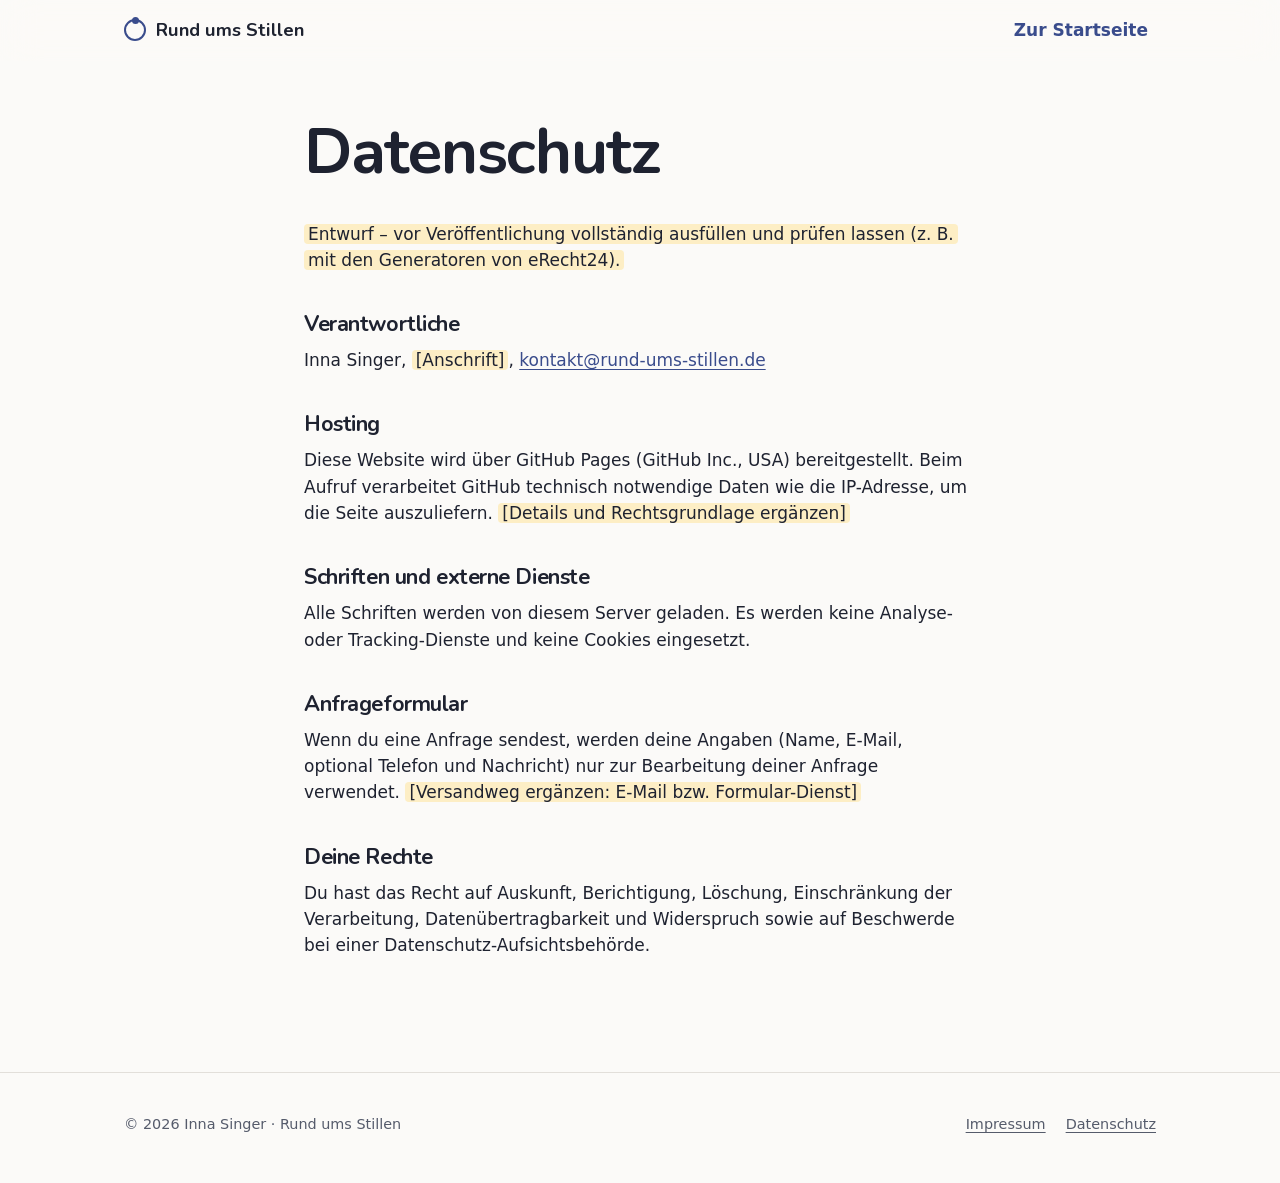
==== datenschutz.html @ 51c3ddaa "Erster Entwurf der Website rund-ums-stillen.de Stillkreis als Leitidee, Hell-/Dunkelmodus, Anfragefo" ====
<!doctype html>
<html lang="de">
<head>
  <meta charset="utf-8">
  <meta name="viewport" content="width=device-width, initial-scale=1">
  <title>Datenschutz – Rund ums Stillen</title>
  <meta name="robots" content="noindex">
  <link rel="icon" href="assets/favicon.svg" type="image/svg+xml">
  <link rel="stylesheet" href="assets/style.css">
</head>
<body>
<header class="site-header">
  <nav class="wrap nav" aria-label="Hauptnavigation">
    <a class="brand" href="index.html"><span class="brand-mark" aria-hidden="true"></span>Rund ums Stillen</a>
    <a class="btn btn-plain" href="index.html">Zur Startseite</a>
  </nav>
</header>
<main class="legal">
  <div class="wrap">
    <h1>Datenschutz</h1>
    <p><span class="ph">Entwurf – vor Veröffentlichung vollständig ausfüllen und prüfen lassen (z. B. mit den Generatoren von eRecht24).</span></p>
    <h2>Verantwortliche</h2>
    <p>Inna Singer, <span class="ph">[Anschrift]</span>, <a href="mailto:kontakt@rund-ums-stillen.de">kontakt@rund-ums-stillen.de</a></p>
    <h2>Hosting</h2>
    <p>Diese Website wird über GitHub Pages (GitHub Inc., USA) bereitgestellt. Beim Aufruf verarbeitet GitHub technisch notwendige Daten wie die IP-Adresse, um die Seite auszuliefern. <span class="ph">[Details und Rechtsgrundlage ergänzen]</span></p>
    <h2>Schriften und externe Dienste</h2>
    <p>Alle Schriften werden von diesem Server geladen. Es werden keine Analyse- oder Tracking-Dienste und keine Cookies eingesetzt.</p>
    <h2>Anfrageformular</h2>
    <p>Wenn du eine Anfrage sendest, werden deine Angaben (Name, E-Mail, optional Telefon und Nachricht) nur zur Bearbeitung deiner Anfrage verwendet. <span class="ph">[Versandweg ergänzen: E-Mail bzw. Formular-Dienst]</span></p>
    <h2>Deine Rechte</h2>
    <p>Du hast das Recht auf Auskunft, Berichtigung, Löschung, Einschränkung der Verarbeitung, Datenübertragbarkeit und Widerspruch sowie auf Beschwerde bei einer Datenschutz-Aufsichtsbehörde.</p>
  </div>
</main>
<footer class="site-footer">
  <div class="wrap footer-grid">
    <span>© 2026 Inna Singer · Rund ums Stillen</span>
    <ul><li><a href="impressum.html">Impressum</a></li><li><a href="datenschutz.html">Datenschutz</a></li></ul>
  </div>
</footer>
</body>
</html>
---- assets/style.css ----
/* =========================================================
   Rund ums Stillen – Designsystem
   Leitidee: "rund ums" wörtlich – der Stillkreis.
   Hell: Milchweiß + Nachtblau. Dunkel: Nachtlicht beim Stillen um drei.
   Kontraste (WCAG): Text 15:1, Sekundärtext >= 5.9:1, Akzent 7.8:1 / 9.6:1
   ========================================================= */

/* Rundschrift-Ersatz für Nicht-Apple-Geräte, lokal (DSGVO) */
@font-face {
  font-family: "Nunito";
  src: url("fonts/nunito.woff2") format("woff2");
  font-weight: 500 800;
  font-display: swap;
}

:root {
  color-scheme: light dark;

  --surface: #fbfaf8;      /* Milch */
  --surface-2: #f1efec;    /* Mulltuch */
  --raised: #ffffff;
  --content: #1e2230;      /* Tinte */
  --secondary: #555b6b;
  --accent: #3a4c8c;       /* Nachtblau – nur für Hauptaktionen & Links */
  --on-accent: #ffffff;
  --accent-soft: #e3e7f4;
  --line: #e2dfda;
  --glow: rgba(58, 76, 140, 0.10);
  --disc: radial-gradient(circle at 50% 42%, #ffffff 0%, #f4f1ec 62%, #ebe7e1 100%);
  --header-bg: rgba(251, 250, 248, 0.78);

  --display: ui-rounded, "SF Pro Rounded", "Nunito", system-ui, sans-serif;
  --text: system-ui, -apple-system, "Segoe UI", Roboto, "Helvetica Neue", sans-serif;

  --r-sm: 12px;
  --r-md: 20px;
  --max: 1080px;
  --gutter: 24px;
}

@media (prefers-color-scheme: dark) {
  :root {
    --surface: #10131b;     /* Nacht */
    --surface-2: #171b26;
    --raised: #1c2130;
    --content: #ece8e2;     /* gedämpftes Weiß */
    --secondary: #a7adbb;
    --accent: #a9b8f2;
    --on-accent: #10131b;
    --accent-soft: #252c44;
    --line: #2a3040;
    --glow: rgba(243, 217, 168, 0.16);
    --disc: radial-gradient(circle at 50% 42%, #2a2b33 0%, #1d2029 60%, #161922 100%);
    --header-bg: rgba(16, 19, 27, 0.78);
  }
}

@media (prefers-contrast: more) {
  :root {
    --secondary: var(--content);
    --line: var(--secondary);
  }
}

*, *::before, *::after { box-sizing: border-box; }

html {
  scroll-behavior: smooth;
  scroll-padding-top: 76px;
  -webkit-text-size-adjust: 100%;
}

body {
  margin: 0;
  background: var(--surface);
  color: var(--content);
  font-family: var(--text);
  font-size: 1.0625rem;   /* 17px – Apple-Standard für Fließtext */
  line-height: 1.55;
  -webkit-font-smoothing: antialiased;
}

img { max-width: 100%; display: block; }

a { color: var(--accent); text-underline-offset: 3px; }

:focus-visible {
  outline: 3px solid var(--accent);
  outline-offset: 3px;
  border-radius: 6px;
}

h1, h2, h3 {
  font-family: var(--display);
  font-weight: 700;
  line-height: 1.12;
  letter-spacing: -0.02em;
  margin: 0 0 0.5em;
}

h1 { font-size: clamp(2.4rem, 6vw, 4rem); }
h2 { font-size: clamp(1.9rem, 4vw, 2.75rem); }
h3 { font-size: 1.25rem; letter-spacing: -0.01em; }

p { margin: 0 0 1em; }

.wrap {
  max-width: var(--max);
  margin: 0 auto;
  padding: 0 var(--gutter);
}

.sub {
  font-size: 1.25rem;
  line-height: 1.5;
  color: var(--secondary);
  max-width: 32em;
}

.muted { color: var(--secondary); }

/* Platzhalter sichtbar, bis echte Inhalte geliefert sind */
.ph {
  background: rgba(255, 214, 102, 0.35);
  border-radius: 4px;
  padding: 0 4px;
  -webkit-box-decoration-break: clone;
  box-decoration-break: clone;
}

.sr-only {
  position: absolute;
  width: 1px; height: 1px;
  overflow: hidden;
  clip: rect(0 0 0 0);
  white-space: nowrap;
}

/* ---------- Buttons ---------- */
.btn {
  display: inline-flex;
  align-items: center;
  justify-content: center;
  min-height: 48px;
  padding: 0 24px;
  border-radius: 999px;
  border: 0;
  font: 600 1.0625rem/1 var(--text);
  text-decoration: none;
  cursor: pointer;
  transition: filter 0.15s, transform 0.15s;
}

.btn-primary { background: var(--accent); color: var(--on-accent); }
.btn-primary:hover { filter: brightness(1.08); }
.btn-primary:active { transform: scale(0.98); }

.btn-plain {
  color: var(--accent);
  background: transparent;
  padding: 0 8px;
}
.btn-plain:hover { text-decoration: underline; }

/* ---------- Header (schwebende Ebene, Material) ---------- */
.site-header {
  position: sticky;
  top: 0;
  z-index: 30;
  background: var(--header-bg);
  -webkit-backdrop-filter: saturate(160%) blur(18px);
  backdrop-filter: saturate(160%) blur(18px);
  border-bottom: 0.5px solid transparent;
  transition: border-color 0.2s;
}
.site-header.scrolled { border-bottom-color: var(--line); }

@media (prefers-reduced-transparency: reduce) {
  .site-header { background: var(--surface); -webkit-backdrop-filter: none; backdrop-filter: none; }
}

.nav {
  display: flex;
  align-items: center;
  justify-content: space-between;
  height: 60px;
}

.brand {
  font-family: var(--display);
  font-weight: 700;
  font-size: 1.15rem;
  color: var(--content);
  text-decoration: none;
  display: inline-flex;
  align-items: center;
  gap: 10px;
  min-height: 44px;
}

.brand-mark {
  width: 22px;
  height: 22px;
  border-radius: 50%;
  border: 2.5px solid var(--accent);
  position: relative;
  flex: none;
}
.brand-mark::after {
  content: "";
  position: absolute;
  width: 7px; height: 7px;
  border-radius: 50%;
  background: var(--accent);
  top: -4.5px; left: 50%;
  margin-left: -3.5px;
}

.nav-links {
  display: flex;
  align-items: center;
  gap: 6px;
  list-style: none;
  margin: 0;
  padding: 0;
}

.nav-links a:not(.btn) {
  display: inline-flex;
  align-items: center;
  min-height: 44px;
  padding: 0 12px;
  color: var(--content);
  text-decoration: none;
  font-size: 0.95rem;
}
.nav-links a:not(.btn):hover { color: var(--accent); }
.nav-links .btn { min-height: 38px; padding: 0 18px; font-size: 0.95rem; margin-left: 8px; }

/* ---------- Hero ---------- */
.hero { padding: 56px 0 88px; }

.hero-grid {
  display: grid;
  grid-template-columns: 1fr 1fr;
  gap: 48px;
  align-items: center;
}

.hero-actions {
  display: flex;
  flex-wrap: wrap;
  align-items: center;
  gap: 12px;
  margin-top: 28px;
}

/* ---------- Signatur: der Stillkreis ---------- */
.orbit {
  --size: min(400px, calc(100% - 150px));
  container-type: inline-size;
  position: relative;
  width: var(--size);
  aspect-ratio: 1;
  margin: 0 auto;
}

.orbit-ring {
  position: absolute;
  inset: 0;
  width: 100%;
  height: 100%;
  overflow: visible;
}
.orbit-ring circle {
  fill: none;
  stroke: var(--line);
  stroke-width: 1.5;
  stroke-dasharray: 2 7;
  stroke-linecap: round;
}

.orbit-disc {
  position: absolute;
  inset: 15%;
  border-radius: 50%;
  background: var(--disc);
  box-shadow: 0 0 0 14px var(--glow), 0 30px 80px -30px var(--glow);
  display: grid;
  place-items: center;
  overflow: hidden;
  text-align: center;
  color: var(--secondary);
}
.orbit-disc img { width: 100%; height: 100%; object-fit: cover; }
.orbit-disc .ph-photo { font-size: 0.95rem; line-height: 1.4; padding: 20px; }

/* Phasen rund um den Kreis */
.orbit-stop {
  --a: 0deg;
  position: absolute;
  top: 50%;
  left: 50%;
  width: 0;
  height: 0;
  transform: rotate(var(--a)) translateY(-50cqw) rotate(calc(-1 * var(--a)));
}
.orbit-stop a {
  position: absolute;
  transform: translate(-50%, -50%);
  display: inline-flex;
  align-items: center;
  gap: 8px;
  min-height: 36px;
  padding: 0 14px 0 10px;
  border-radius: 999px;
  background: var(--raised);
  border: 0.5px solid var(--line);
  box-shadow: 0 6px 18px -10px rgba(0, 0, 0, 0.35);
  color: var(--content);
  font-size: 0.9rem;
  font-weight: 600;
  white-space: nowrap;
  text-decoration: none;
}
.orbit-stop a::before {
  content: "";
  width: 10px;
  height: 10px;
  border-radius: 50%;
  background: var(--accent);
  flex: none;
}
.orbit-stop a:hover { border-color: var(--accent); }

/* Einmaliger Moment: die Phasen erscheinen nacheinander im Kreis */
@media (prefers-reduced-motion: no-preference) {
  .orbit-stop a { animation: stop-in 0.5s cubic-bezier(.2, .8, .2, 1) both; animation-delay: calc(0.25s + var(--i) * 0.12s); }
  .orbit-disc { animation: disc-in 0.7s ease-out both; }
  @keyframes stop-in { from { opacity: 0; transform: translate(-50%, -30%) scale(0.9); } }
  @keyframes disc-in { from { opacity: 0; transform: scale(0.96); } }
}

/* ---------- Abschnitte ---------- */
section { padding: 96px 0; }
.alt { background: var(--surface-2); }

.section-head { max-width: 640px; margin-bottom: 48px; }

/* Angebot: Phasen-Liste */
.phases {
  list-style: none;
  margin: 0;
  padding: 0;
  border-top: 0.5px solid var(--line);
}

.phase {
  display: grid;
  grid-template-columns: 220px 1fr auto;
  gap: 8px 32px;
  padding: 28px 0;
  border-bottom: 0.5px solid var(--line);
  align-items: baseline;
}

.phase-name {
  display: flex;
  align-items: center;
  gap: 10px;
  font-family: var(--display);
  font-weight: 700;
  font-size: 1.2rem;
  margin: 0;
}
.phase-name::before {
  content: "";
  width: 10px;
  height: 10px;
  border-radius: 50%;
  background: var(--accent);
  flex: none;
  transform: translateY(-1px);
}
.phase p { margin: 0; color: var(--secondary); }
.phase-meta { font-size: 0.95rem; color: var(--secondary); white-space: nowrap; }

.formats {
  display: flex;
  flex-wrap: wrap;
  gap: 12px 40px;
  margin: 40px 0 0;
  padding: 0;
  list-style: none;
}
.formats li { max-width: 300px; }
.formats strong { display: block; font-family: var(--display); font-size: 1.05rem; }
.formats span { color: var(--secondary); font-size: 0.95rem; }

/* Über mich */
.about {
  display: grid;
  grid-template-columns: 300px 1fr;
  gap: 64px;
  align-items: center;
}
.portrait {
  aspect-ratio: 1;
  border-radius: 50%;
  background: var(--disc);
  box-shadow: 0 0 0 10px var(--glow);
  display: grid;
  place-items: center;
  overflow: hidden;
  color: var(--secondary);
  font-size: 0.95rem;
  text-align: center;
}
.portrait img { width: 100%; height: 100%; object-fit: cover; }

.facts {
  margin: 24px 0 0;
  padding: 0;
  list-style: none;
  display: grid;
  gap: 8px;
}
.facts li { padding-left: 22px; position: relative; }
.facts li::before {
  content: "";
  position: absolute;
  left: 0;
  top: 0.62em;
  width: 8px;
  height: 8px;
  border-radius: 50%;
  border: 2px solid var(--accent);
}

/* Ablauf – echte Reihenfolge */
.steps {
  display: grid;
  grid-template-columns: repeat(3, 1fr);
  gap: 32px;
  list-style: none;
  margin: 0;
  padding: 0;
  counter-reset: s;
}
.steps li { counter-increment: s; }
.steps li::before {
  content: counter(s);
  display: grid;
  place-items: center;
  width: 40px;
  height: 40px;
  border-radius: 50%;
  border: 2px solid var(--accent);
  color: var(--accent);
  font: 700 1.1rem/1 var(--display);
  margin-bottom: 16px;
}
.steps p { color: var(--secondary); margin: 0; }

/* ---------- Anfrage ---------- */
.request {
  display: grid;
  grid-template-columns: 0.8fr 1.2fr;
  gap: 56px;
  align-items: start;
}

.form {
  background: var(--raised);
  border: 0.5px solid var(--line);
  border-radius: var(--r-md);
  padding: 32px;
}

fieldset { border: 0; margin: 0 0 22px; padding: 0; min-width: 0; }
legend, .label {
  display: block;
  font-weight: 600;
  font-size: 0.95rem;
  margin-bottom: 10px;
  padding: 0;
}
.opt { font-weight: 400; color: var(--secondary); }

/* Auswahl statt Tippen: Chips */
.chips { display: flex; flex-wrap: wrap; gap: 8px; }
.chip { position: relative; }
.chip input { position: absolute; opacity: 0; inset: 0; margin: 0; cursor: pointer; }
.chip span {
  display: inline-flex;
  align-items: center;
  min-height: 44px;
  padding: 0 16px;
  border-radius: 999px;
  border: 1px solid var(--line);
  background: var(--surface);
  font-size: 0.95rem;
  transition: background 0.15s, border-color 0.15s, color 0.15s;
  cursor: pointer;
}
.chip input:checked + span {
  background: var(--accent);
  border-color: var(--accent);
  color: var(--on-accent);
}
.chip input:focus-visible + span { outline: 3px solid var(--accent); outline-offset: 2px; }

.row { display: grid; grid-template-columns: 1fr 1fr; gap: 16px; }

.field { margin-bottom: 18px; }
.field input, .field textarea {
  width: 100%;
  min-height: 48px;
  font: inherit;
  color: var(--content);
  background: var(--surface);
  border: 1px solid var(--line);
  border-radius: var(--r-sm);
  padding: 12px 14px;
  transition: border-color 0.15s, box-shadow 0.15s;
}
.field textarea { min-height: 120px; resize: vertical; }
.field input:focus, .field textarea:focus {
  outline: none;
  border-color: var(--accent);
  box-shadow: 0 0 0 4px var(--accent-soft);
}
.field input::placeholder, .field textarea::placeholder { color: var(--secondary); opacity: 0.8; }
.field[data-invalid] input { border-color: #c4452f; }
.hint { display: block; margin-top: 6px; font-size: 0.875rem; color: #b13a26; min-height: 0; }
@media (prefers-color-scheme: dark) { .hint { color: #ff9a85; } .field[data-invalid] input { border-color: #ff9a85; } }

.consent {
  display: flex;
  gap: 12px;
  align-items: flex-start;
  font-size: 0.92rem;
  color: var(--secondary);
  margin: 4px 0 22px;
}
.consent input { width: 22px; height: 22px; margin: 1px 0 0; accent-color: var(--accent); flex: none; }

.form .btn { width: 100%; }
.form-status { margin: 14px 0 0; font-weight: 600; }
.form-status.ok { color: var(--accent); }
.form-status.err { color: #b13a26; }

.request-info {
  list-style: none;
  margin: 28px 0 0;
  padding: 0;
  display: grid;
  gap: 14px;
  color: var(--secondary);
}
.request-info strong { color: var(--content); display: block; }

/* Mobile Leiste in Daumenreichweite */
.cta-bar { display: none; }

/* ---------- Footer ---------- */
.site-footer {
  padding: 40px 0 48px;
  border-top: 0.5px solid var(--line);
  font-size: 0.9rem;
  color: var(--secondary);
}
.footer-grid { display: flex; flex-wrap: wrap; justify-content: space-between; gap: 16px; }
.site-footer ul { display: flex; gap: 20px; list-style: none; margin: 0; padding: 0; }
.site-footer a { color: var(--secondary); }

/* Rechtstexte */
.legal { padding: 56px 0 96px; }
.legal .wrap { max-width: 720px; }
.legal h2 { font-size: 1.35rem; margin-top: 1.8em; }

/* ---------- Responsive ---------- */
@media (max-width: 900px) {
  .hero-grid, .request, .about { grid-template-columns: 1fr; gap: 40px; }
  .hero-grid > .orbit-col { order: -1; }
  .about .portrait { max-width: 240px; }
  .phase { grid-template-columns: 1fr; }
  .phase-meta { white-space: normal; }
  .steps { grid-template-columns: 1fr; }
}

@media (max-width: 640px) {
  :root { --gutter: 16px; }
  section { padding: 64px 0; }
  .hero { padding: 24px 0 56px; }
  .nav-links { display: none; } /* Aktion sitzt unten in der CTA-Leiste */

  /* Kreis kompakt: Phasen-Labels als Liste darunter statt rundherum */
  .orbit { --size: min(280px, 76vw); }
  .orbit-stop { display: none; }
  .orbit-list { display: flex !important; }

  .row { grid-template-columns: 1fr; gap: 0; }
  .form { padding: 22px 18px; }

  .cta-bar {
    display: block;
    position: fixed;
    left: 0; right: 0; bottom: 0;
    z-index: 40;
    padding: 10px 16px calc(10px + env(safe-area-inset-bottom));
    background: var(--header-bg);
    -webkit-backdrop-filter: saturate(160%) blur(18px);
    backdrop-filter: saturate(160%) blur(18px);
    border-top: 0.5px solid var(--line);
    transition: transform 0.25s ease;
  }
  .cta-bar .btn { width: 100%; }
  .cta-bar.hidden { transform: translateY(110%); }
  body { padding-bottom: 76px; }
}

.orbit-list {
  display: none;
  flex-wrap: wrap;
  justify-content: center;
  gap: 8px;
  list-style: none;
  margin: 24px 0 0;
  padding: 0;
}
.orbit-list a {
  display: inline-flex;
  align-items: center;
  gap: 8px;
  min-height: 44px;
  padding: 0 14px 0 10px;
  border-radius: 999px;
  border: 0.5px solid var(--line);
  background: var(--raised);
  color: var(--content);
  text-decoration: none;
  font-size: 0.92rem;
  font-weight: 600;
}
.orbit-list a::before {
  content: "";
  width: 9px; height: 9px;
  border-radius: 50%;
  background: var(--accent);
}

@media (prefers-reduced-motion: reduce) {
  html { scroll-behavior: auto; }
  * { transition: none !important; animation: none !important; }
}
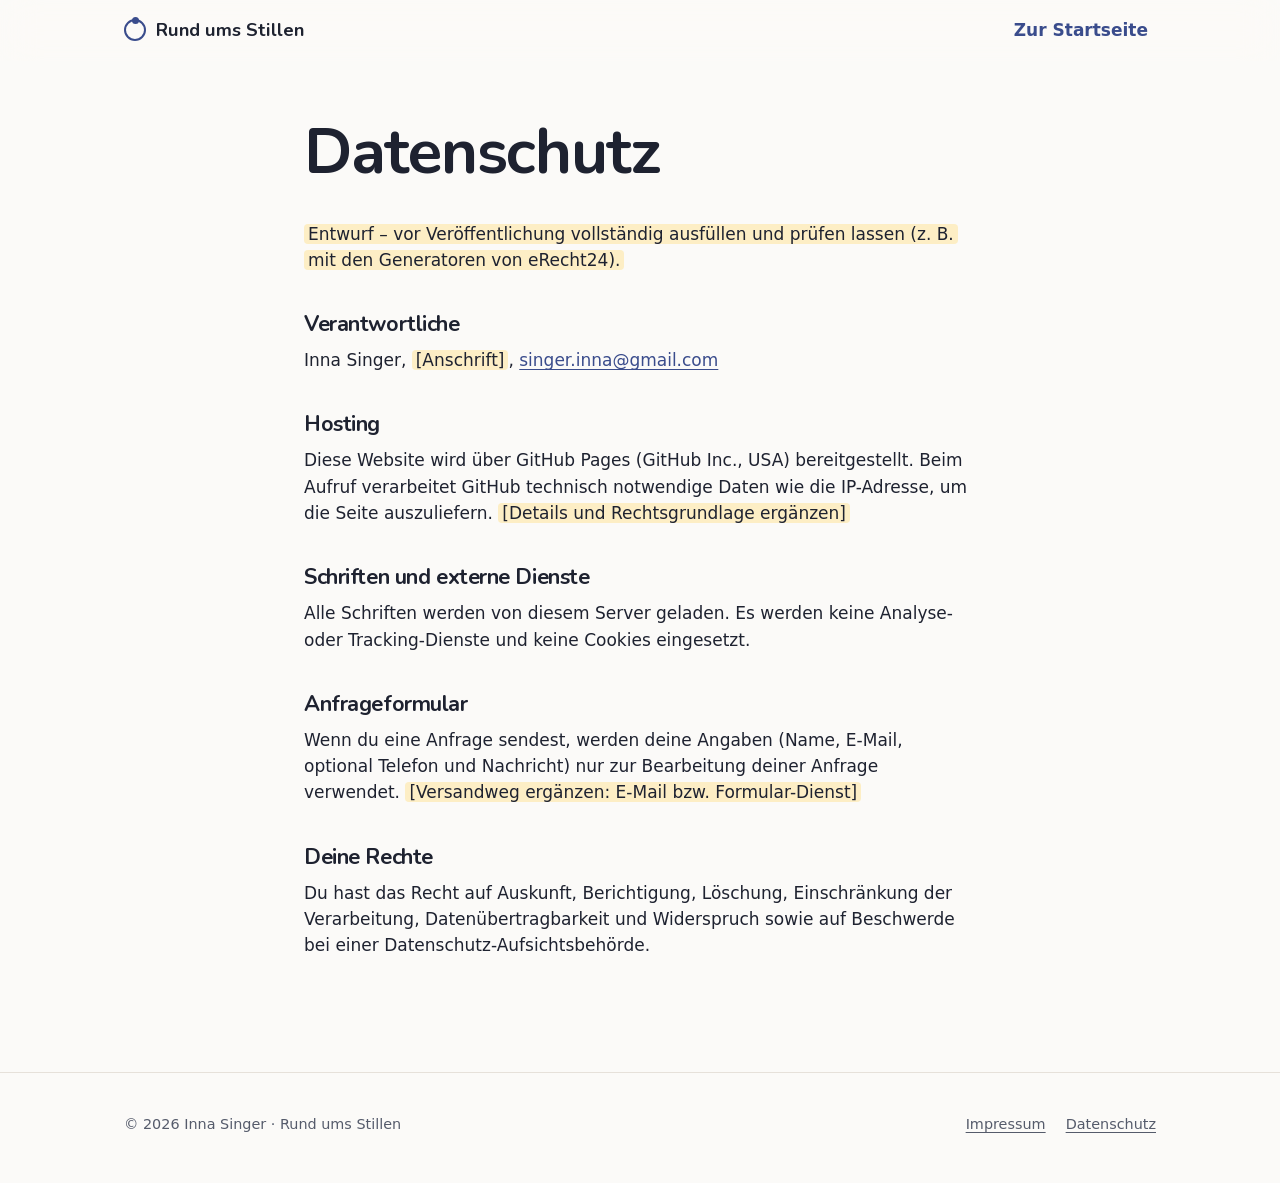
==== commit 7b7e604b: "Inhalte aus Innas Instagram: IBCLC, Karlsruhe, Themen, Workshops & Treffs, Kontakt Neuer Abschnitt W" ====
--- a/datenschutz.html
+++ b/datenschutz.html
@@ -20,7 +20,7 @@
     <h1>Datenschutz</h1>
     <p><span class="ph">Entwurf – vor Veröffentlichung vollständig ausfüllen und prüfen lassen (z. B. mit den Generatoren von eRecht24).</span></p>
     <h2>Verantwortliche</h2>
-    <p>Inna Singer, <span class="ph">[Anschrift]</span>, <a href="mailto:kontakt@rund-ums-stillen.de">kontakt@rund-ums-stillen.de</a></p>
+    <p>Inna Singer, <span class="ph">[Anschrift]</span>, <a href="mailto:singer.inna@gmail.com">singer.inna@gmail.com</a></p>
     <h2>Hosting</h2>
     <p>Diese Website wird über GitHub Pages (GitHub Inc., USA) bereitgestellt. Beim Aufruf verarbeitet GitHub technisch notwendige Daten wie die IP-Adresse, um die Seite auszuliefern. <span class="ph">[Details und Rechtsgrundlage ergänzen]</span></p>
     <h2>Schriften und externe Dienste</h2>
--- a/assets/style.css
+++ b/assets/style.css
@@ -17,16 +17,28 @@
   color-scheme: light dark;
 
   --surface: #fbfaf8;      /* Milch */
-  --surface-2: #f1efec;    /* Mulltuch */
+  --surface-2: #f3efe9;    /* Mulltuch */
   --raised: #ffffff;
   --content: #1e2230;      /* Tinte */
   --secondary: #555b6b;
   --accent: #3a4c8c;       /* Nachtblau – nur für Hauptaktionen & Links */
   --on-accent: #ffffff;
   --accent-soft: #e3e7f4;
-  --line: #e2dfda;
-  --glow: rgba(58, 76, 140, 0.10);
-  --disc: radial-gradient(circle at 50% 42%, #ffffff 0%, #f4f1ec 62%, #ebe7e1 100%);
+  --warm: #e9935f;         /* Morgenlicht – Deko-Punkte, Glühen */
+  --warm-text: #b85a30;    /* 4.4:1 – nur für große Schrift */
+  --warm-soft: rgba(233, 147, 95, 0.14);
+  --line: #e6e1da;
+  --ring: rgba(233, 147, 95, 0.55);
+  --glow: rgba(233, 147, 95, 0.16);
+  --disc: radial-gradient(circle at 50% 38%, #ffffff 0%, #fbf4ec 58%, #f3e6d9 100%);
+  --disc-shadow: 0 0 0 14px rgba(233, 147, 95, 0.10), 0 0 0 28px rgba(233, 147, 95, 0.05), 0 40px 90px -30px rgba(184, 90, 48, 0.35);
+  --hero-bg:
+    radial-gradient(640px 520px at 78% 38%, rgba(246, 190, 150, 0.45), transparent 70%),
+    radial-gradient(700px 500px at 0% 100%, rgba(58, 76, 140, 0.08), transparent 70%),
+    var(--surface);
+  --alt-bg: linear-gradient(180deg, #f3efe9 0%, #f8f5f0 100%);
+  --card-home: radial-gradient(420px 220px at 100% 0%, rgba(233, 147, 95, 0.16), transparent 70%);
+  --card-online: radial-gradient(420px 220px at 100% 0%, rgba(58, 76, 140, 0.12), transparent 70%);
   --header-bg: rgba(251, 250, 248, 0.78);
 
   --display: ui-rounded, "SF Pro Rounded", "Nunito", system-ui, sans-serif;
@@ -40,18 +52,31 @@
 
 @media (prefers-color-scheme: dark) {
   :root {
-    --surface: #10131b;     /* Nacht */
-    --surface-2: #171b26;
-    --raised: #1c2130;
-    --content: #ece8e2;     /* gedämpftes Weiß */
-    --secondary: #a7adbb;
-    --accent: #a9b8f2;
-    --on-accent: #10131b;
-    --accent-soft: #252c44;
-    --line: #2a3040;
-    --glow: rgba(243, 217, 168, 0.16);
-    --disc: radial-gradient(circle at 50% 42%, #2a2b33 0%, #1d2029 60%, #161922 100%);
-    --header-bg: rgba(16, 19, 27, 0.78);
+    --surface: #0d1120;     /* Nacht */
+    --surface-2: #141a2e;
+    --raised: #1a2138;
+    --content: #ede8e1;     /* gedämpftes Weiß */
+    --secondary: #a9b0c2;
+    --accent: #f2c27b;      /* Nachtlicht – Hauptaktionen */
+    --on-accent: #1a1408;
+    --accent-soft: rgba(242, 194, 123, 0.14);
+    --warm: #f2c27b;
+    --warm-text: #f2c27b;
+    --warm-soft: rgba(242, 194, 123, 0.12);
+    --line: rgba(255, 255, 255, 0.09);
+    --ring: rgba(242, 194, 123, 0.45);
+    --glow: rgba(242, 194, 123, 0.18);
+    --disc: radial-gradient(circle at 50% 36%, #4a3a2c 0%, #2a2533 48%, #191c30 100%);
+    --disc-shadow: 0 0 0 14px rgba(242, 194, 123, 0.08), 0 0 0 28px rgba(242, 194, 123, 0.04), 0 0 140px 30px rgba(242, 170, 90, 0.22);
+    --hero-bg:
+      radial-gradient(560px 480px at 76% 40%, rgba(242, 170, 90, 0.20), transparent 70%),
+      radial-gradient(900px 600px at 10% 0%, rgba(110, 90, 210, 0.28), transparent 65%),
+      radial-gradient(600px 420px at 100% 45%, rgba(60, 110, 200, 0.16), transparent 70%),
+      linear-gradient(180deg, #0d1120 0%, #121034 100%);
+    --alt-bg: linear-gradient(180deg, #121034 0%, #0f1426 45%, #0d1120 100%);
+    --card-home: radial-gradient(420px 220px at 100% 0%, rgba(242, 170, 90, 0.18), transparent 70%);
+    --card-online: radial-gradient(420px 220px at 100% 0%, rgba(120, 140, 255, 0.20), transparent 70%);
+    --header-bg: rgba(13, 17, 32, 0.72);
   }
 }
 
@@ -151,7 +176,7 @@
   transition: filter 0.15s, transform 0.15s;
 }
 
-.btn-primary { background: var(--accent); color: var(--on-accent); }
+.btn-primary { background: var(--accent); color: var(--on-accent); box-shadow: 0 10px 28px -12px var(--glow); }
 .btn-primary:hover { filter: brightness(1.08); }
 .btn-primary:active { transform: scale(0.98); }
 
@@ -238,7 +263,8 @@
 .nav-links .btn { min-height: 38px; padding: 0 18px; font-size: 0.95rem; margin-left: 8px; }
 
 /* ---------- Hero ---------- */
-.hero { padding: 56px 0 88px; }
+.hero { padding: 64px 0 104px; background: var(--hero-bg); }
+.hero h1 em { font-style: normal; color: var(--warm-text); }
 
 .hero-grid {
   display: grid;
@@ -274,9 +300,9 @@
 }
 .orbit-ring circle {
   fill: none;
-  stroke: var(--line);
-  stroke-width: 1.5;
-  stroke-dasharray: 2 7;
+  stroke: var(--ring);
+  stroke-width: 1.1;
+  stroke-dasharray: 1.6 6;
   stroke-linecap: round;
 }
 
@@ -285,7 +311,7 @@
   inset: 15%;
   border-radius: 50%;
   background: var(--disc);
-  box-shadow: 0 0 0 14px var(--glow), 0 30px 80px -30px var(--glow);
+  box-shadow: var(--disc-shadow);
   display: grid;
   place-items: center;
   overflow: hidden;
@@ -305,7 +331,7 @@
   height: 0;
   transform: rotate(var(--a)) translateY(-50cqw) rotate(calc(-1 * var(--a)));
 }
-.orbit-stop a {
+.orbit-stop span {
   position: absolute;
   transform: translate(-50%, -50%);
   display: inline-flex;
@@ -323,19 +349,19 @@
   white-space: nowrap;
   text-decoration: none;
 }
-.orbit-stop a::before {
+.orbit-stop span::before {
   content: "";
   width: 10px;
   height: 10px;
   border-radius: 50%;
-  background: var(--accent);
+  background: var(--warm);
+  box-shadow: 0 0 0 4px var(--warm-soft);
   flex: none;
 }
-.orbit-stop a:hover { border-color: var(--accent); }
 
 /* Einmaliger Moment: die Phasen erscheinen nacheinander im Kreis */
 @media (prefers-reduced-motion: no-preference) {
-  .orbit-stop a { animation: stop-in 0.5s cubic-bezier(.2, .8, .2, 1) both; animation-delay: calc(0.25s + var(--i) * 0.12s); }
+  .orbit-stop span { animation: stop-in 0.5s cubic-bezier(.2, .8, .2, 1) both; animation-delay: calc(0.25s + var(--i) * 0.12s); }
   .orbit-disc { animation: disc-in 0.7s ease-out both; }
   @keyframes stop-in { from { opacity: 0; transform: translate(-50%, -30%) scale(0.9); } }
   @keyframes disc-in { from { opacity: 0; transform: scale(0.96); } }
@@ -343,59 +369,156 @@
 
 /* ---------- Abschnitte ---------- */
 section { padding: 96px 0; }
-.alt { background: var(--surface-2); }
+.alt { background: var(--alt-bg); }
 
 .section-head { max-width: 640px; margin-bottom: 48px; }
 
-/* Angebot: Phasen-Liste */
-.phases {
+/* Angebot: eine Beratung, zwei Formate */
+.offer {
+  display: grid;
+  grid-template-columns: 1fr 1fr;
+  gap: 20px;
+}
+
+.format-card {
+  display: flex;
+  flex-direction: column;
+  align-items: flex-start;
+  background: var(--raised);
+  border: 0.5px solid var(--line);
+  border-radius: var(--r-md);
+  padding: 28px;
+  background: var(--card-home), var(--raised);
+  transition: transform 0.2s, box-shadow 0.2s;
+}
+.format-card + .format-card { background: var(--card-online), var(--raised); }
+.format-card:hover { transform: translateY(-3px); box-shadow: 0 24px 50px -28px rgba(0, 0, 0, 0.45); }
+.format-card h3 { margin: 14px 0 6px; font-size: 1.5rem; }
+.format-card p { color: var(--secondary); margin: 0 0 20px; }
+.format-card .btn { margin-top: auto; width: 100%; }
+
+.facts-row {
+  display: flex;
+  gap: 32px;
+  margin: 0 0 24px;
+  padding: 16px 0 0;
+  border-top: 0.5px solid var(--line);
+  width: 100%;
+}
+.facts-row dt { font-size: 0.85rem; color: var(--secondary); }
+.facts-row dd { margin: 2px 0 0; font-weight: 600; }
+.price { font: 700 1.3rem/1.2 var(--display); }
+
+.tag {
+  display: inline-flex;
+  align-items: center;
+  gap: 6px;
+  min-height: 28px;
+  padding: 0 12px;
+  border-radius: 999px;
+  font-size: 0.85rem;
+  font-weight: 600;
+  background: var(--accent-soft);
+  color: var(--content);
+}
+/* Format nicht nur über Farbe: eigenes Symbol je Format */
+.tag-place::before, .tag-online::before { content: ""; flex: none; }
+.tag-place::before { width: 9px; height: 9px; border-radius: 50%; background: var(--accent); }
+.tag-online::before { width: 11px; height: 8px; border-radius: 2px; border: 2px solid var(--accent); }
+
+.topics-title { margin: 56px 0 18px; font-size: 1.25rem; }
+.topics {
+  display: grid;
+  grid-template-columns: repeat(auto-fill, minmax(180px, 1fr));
+  gap: 20px;
   list-style: none;
   margin: 0;
   padding: 0;
-  border-top: 0.5px solid var(--line);
-}
-
-.phase {
-  display: grid;
-  grid-template-columns: 220px 1fr auto;
-  gap: 8px 32px;
-  padding: 28px 0;
-  border-bottom: 0.5px solid var(--line);
-  align-items: baseline;
-}
-
-.phase-name {
+}
+.topics li { color: var(--secondary); font-size: 0.95rem; }
+.topics strong {
   display: flex;
   align-items: center;
-  gap: 10px;
+  gap: 8px;
+  color: var(--content);
   font-family: var(--display);
+  font-size: 1.02rem;
+  margin-bottom: 4px;
+}
+.topics strong::before {
+  content: "";
+  width: 9px;
+  height: 9px;
+  border-radius: 50%;
+  background: var(--warm);
+  flex: none;
+}
+
+/* Workshops & Treffs */
+.facts-row { flex-wrap: wrap; gap: 12px 32px; }
+
+.event {
+  display: grid;
+  grid-template-columns: 96px 1fr;
+  gap: 28px;
+  padding: 32px;
+  border-radius: var(--r-md);
+  border: 0.5px solid var(--line);
+  background: var(--card-home), var(--raised);
+  margin-bottom: 20px;
+}
+.event h3 { font-size: 1.6rem; margin: 12px 0 8px; }
+.event p { color: var(--secondary); max-width: 40em; }
+.event .btn { margin-top: 4px; }
+
+.event-date {
+  display: flex;
+  flex-direction: column;
+  align-items: center;
+  justify-content: center;
+  width: 96px;
+  height: 96px;
+  border-radius: 50%;
+  background: var(--accent);
+  color: var(--on-accent);
+  font-family: var(--display);
+  box-shadow: 0 0 0 8px var(--accent-soft);
+}
+.event-day { font-size: 2rem; font-weight: 800; line-height: 1; }
+.event-month { font-size: 0.85rem; font-weight: 700; text-transform: uppercase; letter-spacing: 0.08em; }
+
+.events {
+  display: grid;
+  grid-template-columns: repeat(auto-fit, minmax(230px, 1fr));
+  gap: 16px;
+  list-style: none;
+  margin: 0;
+  padding: 0;
+}
+.event-card {
+  padding: 22px;
+  border-radius: var(--r-md);
+  border: 0.5px solid var(--line);
+  background: var(--raised);
+}
+.event-card h3 { font-size: 1.12rem; margin: 12px 0 6px; }
+.event-card p { margin: 0; color: var(--secondary); font-size: 0.95rem; }
+
+.badge-free {
+  display: inline-flex;
+  align-items: center;
+  gap: 6px;
+  min-height: 28px;
+  padding: 0 12px;
+  border-radius: 999px;
+  font-size: 0.85rem;
   font-weight: 700;
-  font-size: 1.2rem;
-  margin: 0;
-}
-.phase-name::before {
-  content: "";
-  width: 10px;
-  height: 10px;
-  border-radius: 50%;
-  background: var(--accent);
-  flex: none;
-  transform: translateY(-1px);
-}
-.phase p { margin: 0; color: var(--secondary); }
-.phase-meta { font-size: 0.95rem; color: var(--secondary); white-space: nowrap; }
-
-.formats {
-  display: flex;
-  flex-wrap: wrap;
-  gap: 12px 40px;
-  margin: 40px 0 0;
-  padding: 0;
-  list-style: none;
-}
-.formats li { max-width: 300px; }
-.formats strong { display: block; font-family: var(--display); font-size: 1.05rem; }
-.formats span { color: var(--secondary); font-size: 0.95rem; }
+  background: var(--warm-soft);
+  color: var(--content);
+}
+.badge-free::before { content: "♥"; color: var(--warm); font-size: 0.8rem; }
+
+.events-more { margin: 24px 0 0; color: var(--secondary); }
 
 /* Über mich */
 .about {
@@ -513,7 +636,7 @@
 .row { display: grid; grid-template-columns: 1fr 1fr; gap: 16px; }
 
 .field { margin-bottom: 18px; }
-.field input, .field textarea {
+.field input, .field textarea, .field select {
   width: 100%;
   min-height: 48px;
   font: inherit;
@@ -525,7 +648,8 @@
   transition: border-color 0.15s, box-shadow 0.15s;
 }
 .field textarea { min-height: 120px; resize: vertical; }
-.field input:focus, .field textarea:focus {
+.chips.flash .chip input:checked + span { box-shadow: 0 0 0 4px var(--accent-soft); }
+.field input:focus, .field textarea:focus, .field select:focus {
   outline: none;
   border-color: var(--accent);
   box-shadow: 0 0 0 4px var(--accent-soft);
@@ -584,8 +708,8 @@
   .hero-grid, .request, .about { grid-template-columns: 1fr; gap: 40px; }
   .hero-grid > .orbit-col { order: -1; }
   .about .portrait { max-width: 240px; }
-  .phase { grid-template-columns: 1fr; }
-  .phase-meta { white-space: normal; }
+  .offer { grid-template-columns: 1fr; }
+
   .steps { grid-template-columns: 1fr; }
 }
 
@@ -601,6 +725,10 @@
   .orbit-list { display: flex !important; }
 
   .row { grid-template-columns: 1fr; gap: 0; }
+  .format-card { padding: 22px 18px; }
+  .topics { grid-template-columns: 1fr; gap: 14px; }
+  .event { grid-template-columns: 1fr; padding: 22px 18px; }
+  .event-date { flex-direction: row; gap: 8px; width: auto; height: auto; padding: 8px 14px; justify-self: start; }
   .form { padding: 22px 18px; }
 
   .cta-bar {
@@ -629,7 +757,7 @@
   margin: 24px 0 0;
   padding: 0;
 }
-.orbit-list a {
+.orbit-list span {
   display: inline-flex;
   align-items: center;
   gap: 8px;
@@ -643,11 +771,11 @@
   font-size: 0.92rem;
   font-weight: 600;
 }
-.orbit-list a::before {
+.orbit-list span::before {
   content: "";
   width: 9px; height: 9px;
   border-radius: 50%;
-  background: var(--accent);
+  background: var(--warm);
 }
 
 @media (prefers-reduced-motion: reduce) {
